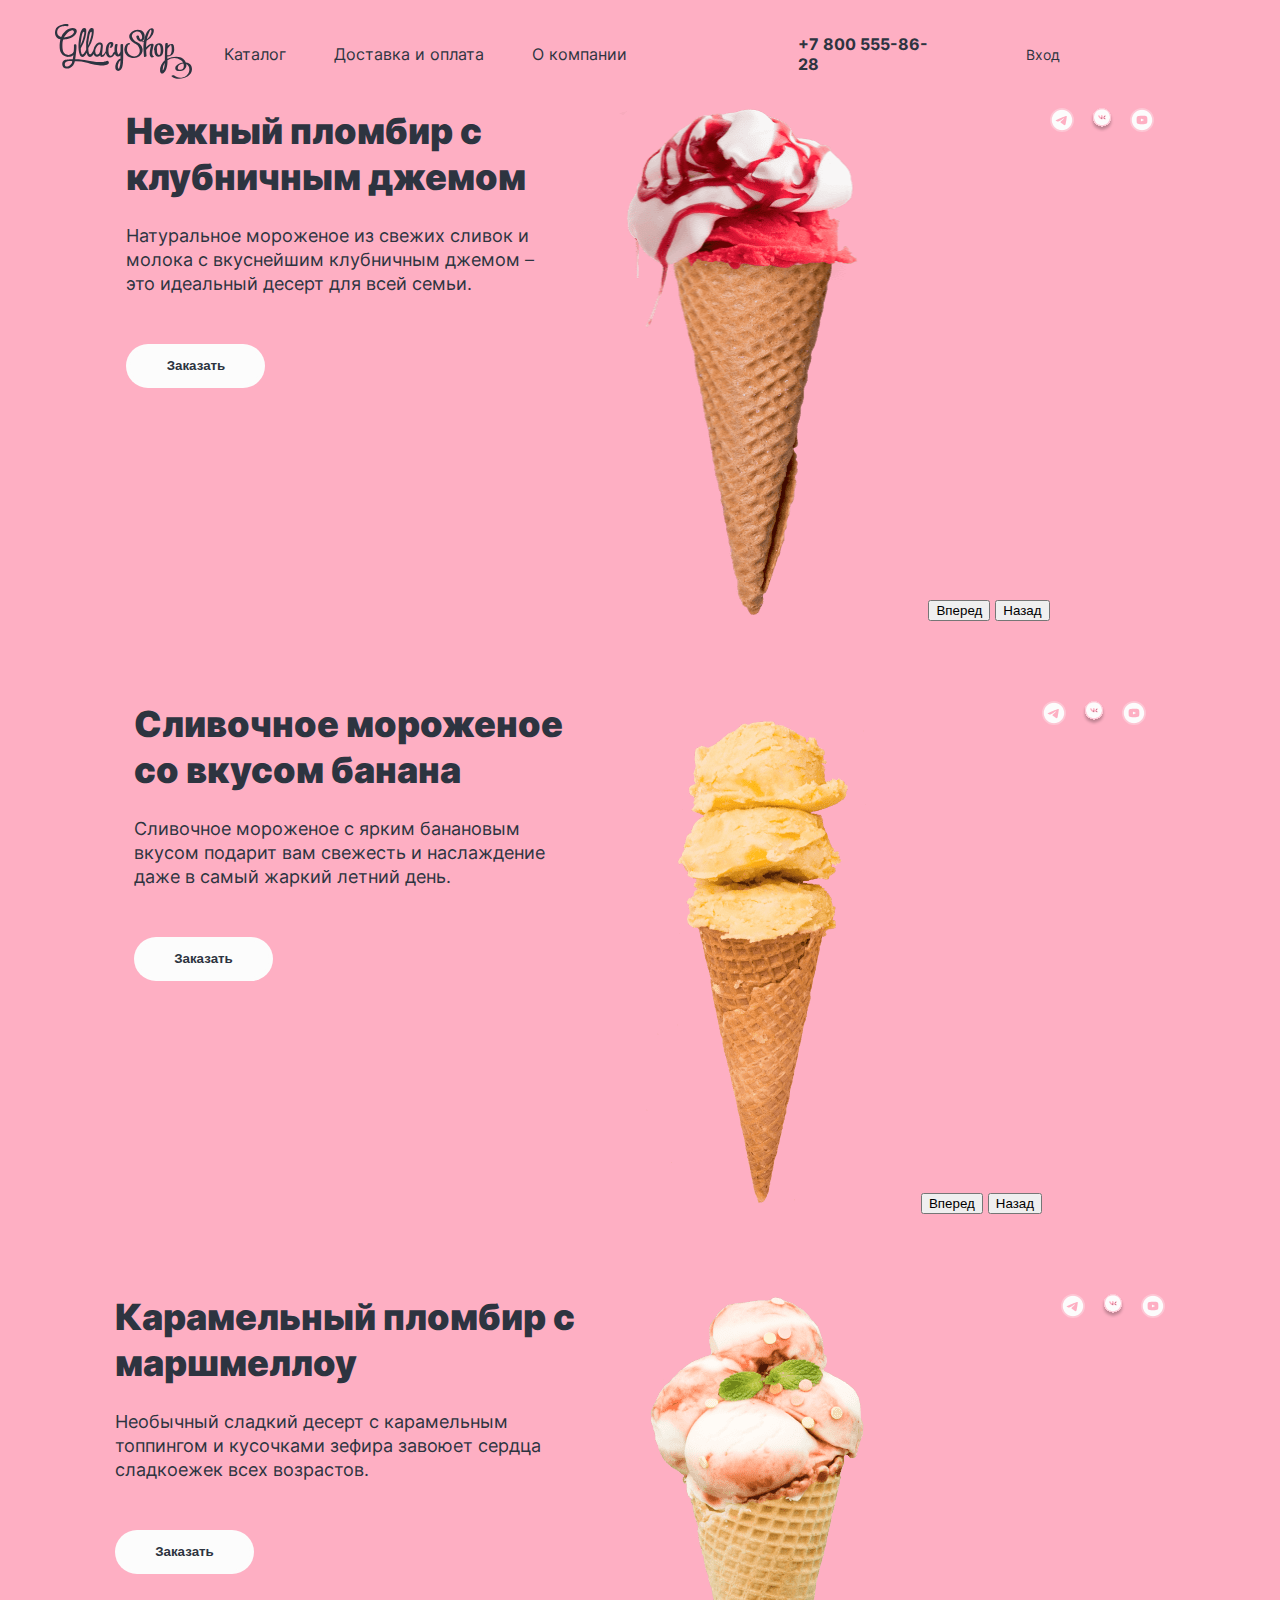
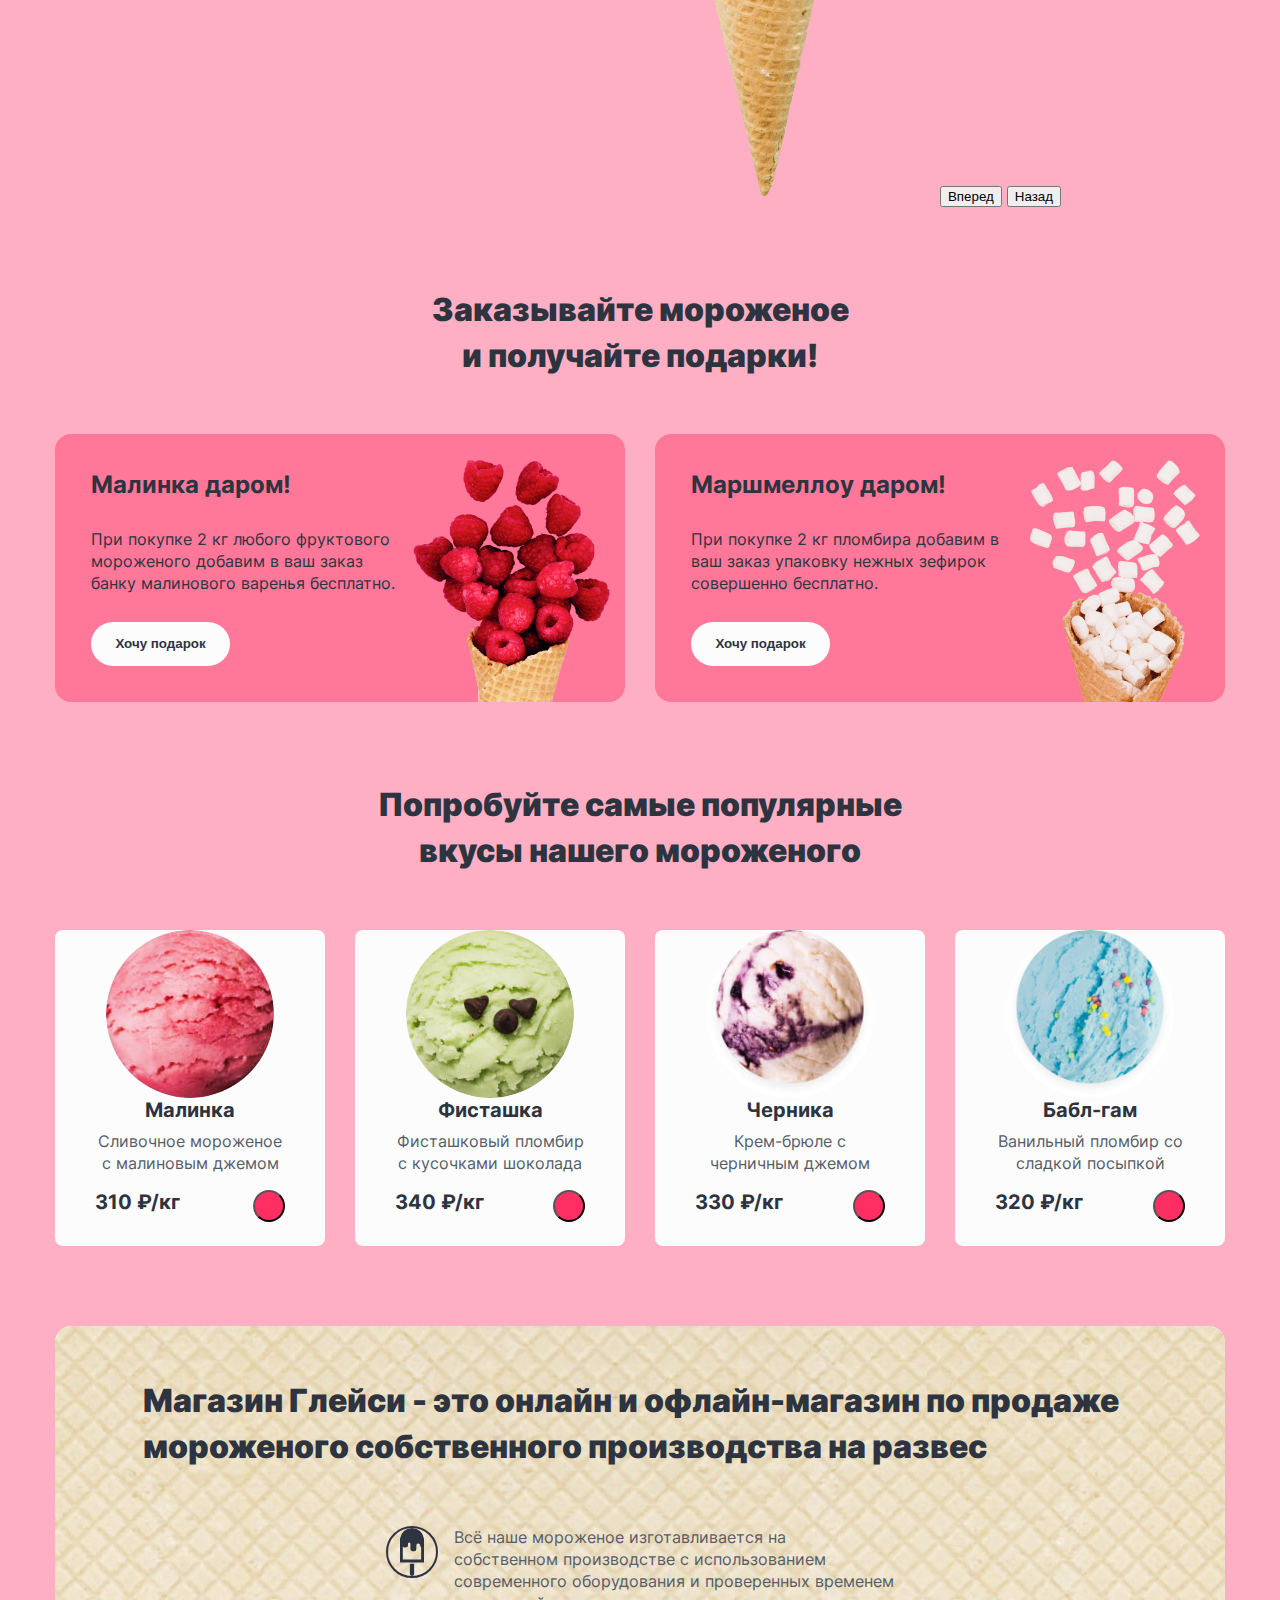
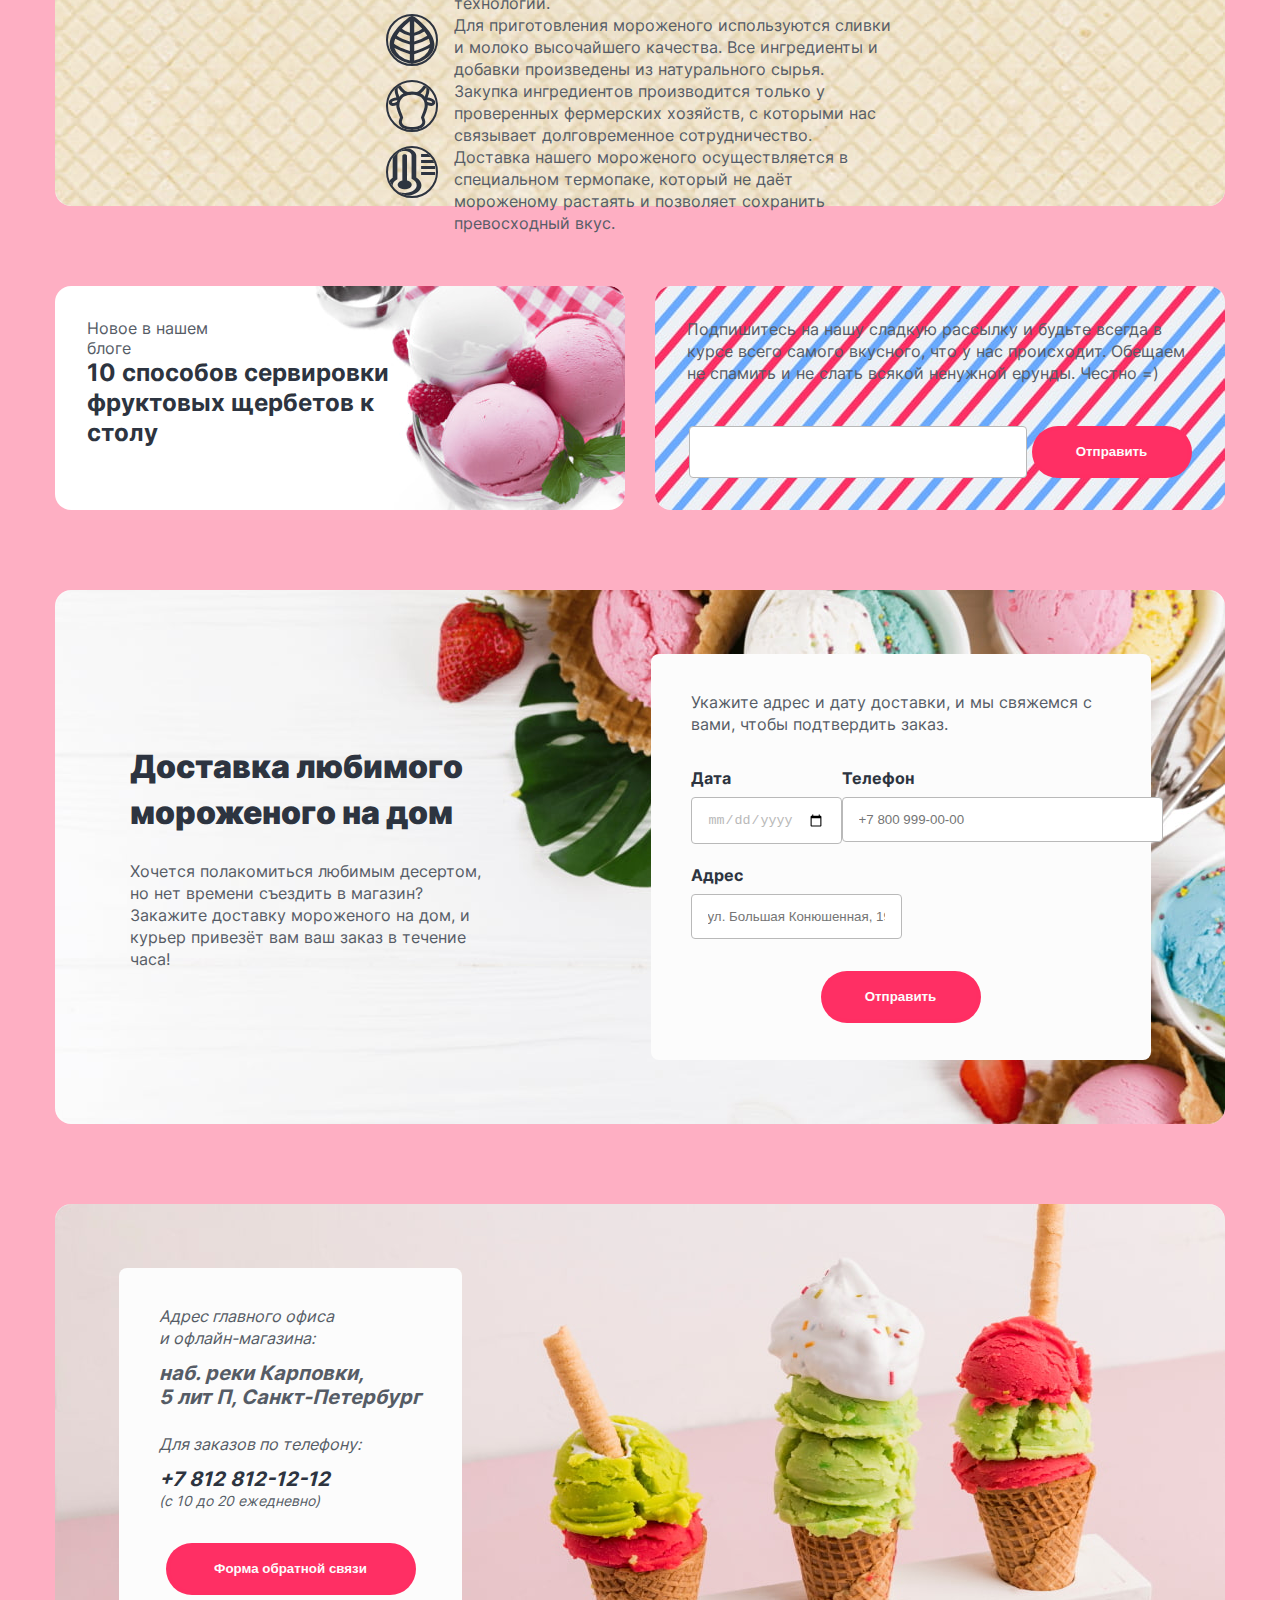
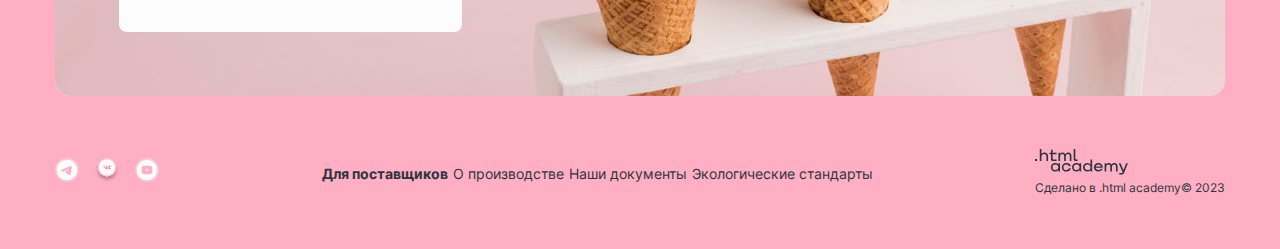
==== 4/index.html @ b5a16214 ":heavy_check_mark: Сборка #4" ====
<!DOCTYPE html>
<html lang="ru">

  <head>
    <meta charset="utf-8">
    <link rel="stylesheet" href="styles/styles.css">
    <title>Магазин мороженого Глейси</title>
    <base href="https://htmlacademy-htmlcss.github.io/1359263-gllacy-36/4/">
</head>

  <body>
    <header>
      <nav class="navigation block-left">
        <div class="block-display">
          <h1 class="visually-hidden">Глейси - магазин по продаже мороженого собственного производствас</h1>
          <a class="navigation-logo" href="index.html">
            <img class="logo" src="images/logo.svg" width="137" height="55" alt="Логотип магазина Глейси">
          </a>
          <ul class="navigation-list">
            <li class="navigation-item">
              <a class="navigation-link navigation-link-current" href="#">Каталог</a>
            </li>
            <li class="navigation-item">
              <a class="navigation-link" href="#">Доставка и оплата</a>
            </li>
            <li class="navigation-item">
              <a class="navigation-link" href="#">О компании</a>
            </li>
          </ul>
        </div>
        <div class="block-display">
          <a class="phone-header" href="tel:+78005558628">+7 800 555-86-28</a>
          <ul class="navigation-list navigation-user">
            <li class="navigation-item">
              <a class="navigation-link" href="#">
                <span class="visually-hidden">Поиск</span>
              </a>
            </li>
            <li class="navigation-item">
              <a class="navigation-link navigation-link-account" href="#">Вход</a>
            </li>
            <li class="navigation-item">
              <a class="navigation-link navigation-link-account" href="#">
                <span class="visually-hidden">Корзина</span>
              </a>
            </li>
          </ul>
        </div>
      </nav>
    </header>

    <main class="main-index">

      <section class="slider block-center block-space">
        <div class="slider-item">
          <h2 class="slider-title">Нежный пломбир с клубничным джемом</h2>
          <p class="slider-item__description">Натуральное мороженое из свежих сливок и молока с вкуснейшим клубничным
            джемом – это
            идеальный десерт для всей семьи.</p>
          <button class="main-button button" type="button">Заказать</button>
          <div class="pagination-section">
            <ul>
              <li class="pagination-button">
                <a href="#"></a>
              </li>
              <li class="pagination-button">
                <a href="#"></a>
              </li>
              <li class="pagination-button">
                <a href="#"></a>
              </li>
            </ul>
          </div>
        </div>
        <div>
          <img class="slider-picture" src="images/banner-icecream-pink.png" width="327" height="507"
            alt="Мороженое c клубничным джемом">
          <button class="hidden-button button-forward" type="button">Вперед</button>
          <button class="hidden-button button-back" type="button">Назад</button>
        </div>
        <ul class="social-media">
          <li class="navigation-item">
            <a href="#">
              <img src="images/social-telegram.svg" width="24" height="24" alt="Лого телеграм канала">
            </a>
          </li>
          <li class="navigation-item">
            <a href="#">
              <img src="images/social-vk.svg" width="24" height="24" alt="Лого платформы Вконтакте">
            </a>
          </li>
          <li class="navigation-item">
            <a href="#">
              <img src="images/social-youtube.svg" width="24" height="24" alt="Лого YouTube канала">
            </a>
          </li>
        </ul>
      </section>

      <section class="slider block-center block-space">
        <div class="slider-item">
          <h2 class="slider-title">Сливочное мороженое co вкусом банана</h2>
          <p class="slider-item__description">Сливочное мороженое c ярким банановым вкусом подарит вам свежесть и
            наслаждение даже
            в самый жаркий летний день.</p>
          <button class="main-button button" type="button">Заказать</button>
          <div class="pagination-section">
            <ul>
              <li class="pagination-button">
                <a href="#"></a>
              </li>
              <li class="pagination-button">
                <a href="#"></a>
              </li>
              <li class="pagination-button">
                <a href="#"></a>
              </li>
            </ul>
          </div>
        </div>
        <div>
          <img class="slider-picture" src="images/banner-icecream-yellow.png" width="312" height="507"
            alt="Мороженое co вкусом банана">
          <button class="hidden-button button-forward" type="button">Вперед</button>
          <button class="hidden-button button-back" type="button">Назад</button>
        </div>
        <ul class="social-media">
          <li class="navigation-item">
            <a href="#">
              <img src="images/social-telegram.svg" width="24" height="24" alt="Лого телеграм канала">
            </a>
          </li>
          <li class="navigation-item">
            <a href="#">
              <img src="images/social-vk.svg" width="24" height="24" alt="Лого платформы Вконтакте">
            </a>
          </li>
          <li class="navigation-item">
            <a href="#">
              <img src="images/social-youtube.svg" width="24" height="24" alt="Лого YouTube канала">
            </a>
          </li>
        </ul>
      </section>

      <section class="slider block-center block-space">
        <div class="slider-item">
          <h2 class="slider-title">Карамельный пломбир c маршмеллоу</h2>
          <p class="slider-item__description">Необычный сладкий десерт c карамельным топпингом и кусочками зефира
            завоюет
            сердца
            сладкоежек всех возрастов.</p>
          <button class="main-button button" type="button">Заказать</button>
          <div class="pagination-section">
            <ul>
              <li class="pagination-button">
                <a href="#"></a>
              </li>
              <li class="pagination-button">
                <a href="#"></a>
              </li>
              <li class="pagination-button">
                <a href="#"></a>
              </li>
            </ul>
          </div>
        </div>
        <div>
          <img class="slider-picture" src="images/banner-icecream-leaf.png" width="350" height="507"
            alt="Мороженое c карамельным пломбиром и маршмеллоу">
          <button class="hidden-button button-forward" type="button">Вперед</button>
          <button class="hidden-button button-back" type="button">Назад</button>
        </div>
        <ul class="social-media">
          <li class="navigation-item">
            <a href="#">
              <img src="images/social-telegram.svg" width="24" height="24" alt="Лого телеграм канала">
            </a>
          </li>
          <li class="navigation-item">
            <a href="#">
              <img src="images/social-vk.svg" width="24" height="24" alt="Лого платформы Вконтакте">
            </a>
          </li>
          <li class="navigation-item">
            <a href="#">
              <img src="images/social-youtube.svg" width="24" height="24" alt="Лого YouTube канала">
            </a>
          </li>
        </ul>
      </section>

      <section class="offer block-center block-space">
        <h2 class="offer-title">Заказывайте мороженое и получайте подарки!</h2>
        <div class="offer-block">
          <div class="offer__single-block">
            <div class="offer__item">
              <h3>Малинка даром!</h3>
              <p class="offer-description">При покупке 2 кг любого фруктового мороженого добавим в
                ваш заказ банку
                малинового варенья
                бесплатно.</p>
              <button class="main-button button" type="button">Хочу подарок</button>
            </div>
            <img class="offer-image" src="images/raspberry-in-the-cone.png" width="219" height="268"
              alt="Малина в рожке">
          </div>
          <div class="offer__single-block">
            <div class="offer__item">
              <h3>Маршмеллоу даром!</h3>
              <p class="offer-description">При покупке 2 кг пломбира добавим в ваш заказ упаковку нежных зефирок
                совершенно бесплатно.
              </p>
              <button class="main-button button" type="button">Хочу подарок</button>
            </div>
            <img class="offer-image" src="images/marsmellow-in-the-cone.png" width="219" height="268"
              alt="Зефирки в рожке">
          </div>
        </div>
      </section>

      <section class="popular block-center block-space">
        <h2 class="popular-title">Попробуйте самые популярные вкусы нашего мороженого</h2>
        <ul class="popular-block">
          <li class="cards">
            <img class="product-card__image" src="images/catalog/ice-cream-raspberry.jpg" width="168" height="168"
              alt="Сливочное мороженое с малиновым джемом">
            <div class="product-card">
              <h3 class="product-card__description">Малинка</h3>
              <p>Сливочное мороженое с малиновым джемом</p>
              <div class="product-card__price">
                <p class="product-card__description">310 ₽/кг</p>
                <button class="add-to-cart" type="submit"></button>
              </div>
            </div>
          </li>
          <li class="cards">
            <img class="product-card__image" src="images/catalog/ice-cream-pistachio.jpg" width="168" height="168"
              alt="Фисташковый пломбир с кусочками шоколада">
            <div class="product-card">
              <h3 class="product-card__description">Фисташка</h3>
              <p>Фисташковый пломбир с кусочками шоколада</p>
              <div class="product-card__price">
                <p class="product-card__description">340 ₽/кг</p>
                <button class="add-to-cart" type="submit"></button>
              </div>
            </div>
          </li>
          <li class="cards">
            <img class="product-card__image" src="images/catalog/ice-cream-blueberry.jpg" width="168" height="168"
              alt="Крем-брюле мороженое с черничным джемом">
            <div class="product-card">
              <h3 class="product-card__description">Черника</h3>
              <p>Крем-брюле с черничным джемом</p>
              <div class="product-card__price">
                <p class="product-card__description">330 ₽/кг</p>
                <button class="add-to-cart" type="submit"></button>
              </div>
            </div>
          </li>
          <li class="cards">
            <img class="product-card__image" src="images/catalog/ice-cream-bubblegum.jpg" width="168" height="168"
              alt="Ванильный пломбир со сладкой посыпкой">
            <div class="product-card">
              <h3 class="product-card__description">Бабл-гам</h3>
              <p>Ванильный пломбир со сладкой посыпкой</p>
              <div class="product-card__price">
                <p class="product-card__description">320 ₽/кг</p>
                <button class="add-to-cart" type="submit"></button>
              </div>
            </div>
          </li>
        </ul>
      </section>

      <section class="block-center">
        <div class="advantages block-center block-space">
          <h2 class="advantages__title">Магазин Глейси - это онлайн и офлайн-магазин по продаже мороженого
            собственного производства на развес</h2>
          <ul class="advantages-list">
            <li class="advantages-item">
              <img class="advantages-picture" src="images/item-icecream.svg" width="16" height="32"
                alt="Минималистическое лого с мороженым">
              <p class="advantages-description">
                Всё наше мороженое изготавливается на собственном производстве с использованием современного
                оборудования и проверенных временем технологий.
              </p>
            </li>
            <li class="advantages-item">
              <img class="advantages-picture" src="images/item-leaf.svg" width="18" height="32"
                alt="Минималистическое лого с листом">
              <p class="advantages-description">
                Для приготовления мороженого используются сливки и молоко высочайшего качества. Все ингредиенты
                и добавки произведены из натурального сырья.
              </p>
            </li>
            <li class="advantages-item">
              <img class="advantages-picture" src="images/item-cow.svg" width="32" height="32"
                alt="Минималистическое лого с коровой">
              <p class="advantages-description">
                Закупка ингредиентов производится только у проверенных фермерских хозяйств, с которыми нас
                связывает долговременное сотрудничество.
              </p>
            </li>
            <li class="advantages-item">
              <img class="advantages-picture" src="images/item-thermometer.svg" width="18" height="32"
                alt="Минималистическое лого с градусником">
              <p class="advantages-description">
                Доставка нашего мороженого осуществляется в специальном термопаке, который не даёт мороженому
                растаять и позволяет сохранить превосходный вкус.
              </p>
            </li>
          </ul>
        </div>
      </section>

      <section class="block-center block-space">
        <div class="blog-container our-blog-block">
          <h2 class="visually-hidden">Наш блог</h2>
          <article class="new-in-blog">
            <p class="our-blog__title">Новое в нашем блоге</p>
            <a class="our-blog__description" href=" #">10 способов сервировки фруктовых щербетов к столу</a>
          </article>
        </div>
        <div class="blog-container subscription-block">
          <p class="subscription-title">
            Подпишитесь на нашу сладкую рассылку и будьте всегда в курсе всего самого вкусного, что у нас
            происходит. Обещаем не спамить и не слать всякой ненужной ерунды. Честно =)
          </p>
          <form class="subscription-form" action="https://echo.htmlacademy.ru/" method="post">
            <input class="subscription-input" type="email">
            <button class="button-secondary button" type="submit" name="email-subscription">
              Отправить
            </button>
          </form>
        </div>
      </section>

      <section class="block-center block-space">
        <div class="delivery block-center">
          <div class="delivery-block">
            <h2 class="delivery-title">Доставка любимого мороженого на дом</h2>
            <p class="delivery-description">
              Хочется полакомиться любимым десертом, но нет времени съездить в магазин? Закажите доставку
              мороженого на дом, и курьер привезёт вам ваш заказ в течение часа!
            </p>
          </div>
          <form class="delivery-form" action="https://echo.htmlacademy.ru/" method="post">
            <p class="delivery-form__title">Укажите адрес и дату доставки, и мы свяжемся с вами, чтобы подтвердить
              заказ.
            </p>
            <div class="delivery-form__date-phone-block">
              <p class="delivery-form__date">
                <label class="delivery-form__label" for="delivery-date">Дата</label>
                <input class="delivery-form__input delivery-form__input-date" type="date" id="delivery-date"
                  name="delivery-date">
              </p>
              <p class="delivery-form__phone">
                <label class="delivery-form__label" for="delivery-phone">Телефон</label>
                <input class="delivery-form__input delivery-form__input-phone" type="number" id="delivery-phone"
                  name="delivery-phone" placeholder="+7 800 999-00-00">
              </p>
            </div>
            <p class="delivery-form__address">
              <label class="delivery-form__label delivery-form__label-address" for="delivery-address">Адрес</label>
              <input class="delivery-form__input" type="text" id="delivery-address" name="delivery-address"
                placeholder="ул. Большая Конюшенная, 19/8">
            </p>
            <button class="button-secondary button" type="submit">Отправить</button>
          </form>
        </div>
      </section>

      <section class="block-center">
        <div class="contacts">
          <div class="contacts-info">
            <h2 class="visually-hidden">Контакты</h2>
            <address class="contacts-address">
              <p class="contacts-address__title">Адрес главного офиса<br>и офлайн-магазина:</p>
              <p class="contacts-address-details contacts-address-margin">наб. реки Карповки,<br> 5 лит П,
                Санкт-Петербург</p>
              <p class="contacts-address__title">Для заказов по телефону:</p>
              <a class="contacts-phone" href="tel:+78005558628">+7 812 812-12-12</a>
              <p class="contacts-schedule-details">(с 10 до 20 ежедневно)</p>
            </address>
            <button class="button-secondary button wide-button" type="button">Форма обратной связи</button>
          </div>
        </div>
      </section>
    </main>

    <footer class="block-center">
      <div class="footer">
        <ul class="social-media">
          <li class="social-item">
            <a href="#">
              <img src="images/social-telegram.svg" width="24" height="24" alt="Лого телеграм канала">
            </a>
          </li>
          <li class="social-item"><a href="#">
              <img src="images/social-vk.svg" width="24" height="24" alt="Лого платформы Вконтакте">
            </a>
          </li>
          <li class="social-item"><a href="#">
              <img src="images/social-youtube.svg" width="24" height="24" alt="Лого YouTube канала">
            </a>
          </li>
        </ul>
        <div>
          <a class="footer-about-link footer-suppliers" href="#">Для поставщиков</a>
          <a class="footer-about-link" href="#">О производстве</a>
          <a class="footer-about-link" href="#">Наши документы</a>
          <a class="footer-about-link" href="#">Экологические стандарты</a>
        </div>
        <div>
          <img src="images/logo-htmlacademy.svg" width="93" height="26" alt="Лого html academy">
          <p class="html-logo-details">Сделано в <a class="html-logo-details" href="https://htmlacademy.ru/">
              .html academy</a>© 2023
          </p>
        </div>
      </div>
    </footer>
  </body>

</html>
---- 4/styles/styles.css ----
:root {
  --dark: #565C66;
  --extra-dark: #2D3440;
  --light-gray: #B9B9B9;
  --pink: #FEAFC3;
  --dark-pink: #FF7799;
  --light-pink: rgb(252, 252, 252, 0.3);
  --white: #FCFCFC;
  --button-main: rgba(252, 252, 252, 0.4);
  --button-secondary: #FF2F64;
}

@font-face {
  font-family: "inter";
  font-weight: 400;
  font-style: normal;
  src: url("../fonts/inter-400.woff2") format("woff2");
  font-display: swap;
}

@font-face {
  font-family: "inter";
  font-weight: 700;
  font-style: normal;
  src: url("../fonts/inter-700.woff2") format("woff2");
  font-display: swap;
}

@font-face {
  font-family: "inter";
  font-weight: 900;
  font-style: normal;
  src: url("../fonts/inter-900.woff2") format(woff2);
  font-display: swap;
}

html {
  height: 100%;
  box-sizing: border-box;
}

body {
  margin: 0;
  padding: 0;
  min-height: 100%;
  display: flex;
  flex-direction: column;
  font-family: "inter", sans-serif;
  font-weight: 400;
  font-size: 16px;
  line-height: 22px;
  color: var(--dark);
  background-color: var(--pink);
}

ul {
  margin: 0;
  padding: 0;
  list-style: none;
}

p {
  margin: 0;
}

.visually-hidden {
  display: none;
}

.button {
  font-weight: 700;
  line-height: 20px;
  border-radius: 26px;
}

.main-button {
  width: 139px;
  height: 44px;
  color: var(--extra-dark);
  background-color: var(--white);
  border: 4px solid rgb(252, 252, 252, 0.4);
  text-align: center;
}

.button-secondary {
  min-width: 160px;
  height: 52px;
  color: var(--white);
  background-color: var(--button-secondary);
  border: 4px solid rgba(255, 47, 100, 0.3);
  text-align: center;
}

.wide-button {
  width: 250px;
}

.block-center {
  display: flex;
  justify-content: center;
}

.block-left {
  width: 1170px;
  display: flex;
  margin: 0 auto;
}

.block-space {
  margin-bottom: 80px;
}

.block-display {
  display: flex;
  align-items: center;
}

.main-index {
  flex-grow: 1;
}

.navigation {
  margin-top: 24px;
  margin-bottom: 24px;
}

.navigation-logo {
  margin-right: 16px;
}

.navigation-list {
  width: 590px;
  list-style: none;
  display: flex;
}

.navigation-item {
  margin-right: 16px;
}

.navigation-item:last-child {
  margin-right: 0;
}

.navigation-user {
  max-width: 382px;
  margin-left: auto;
}

.navigation-link {
  line-height: 20px;
  color: var(--extra-dark);
  text-decoration: none;
  padding: 8px 16px 8px 16px;
}

.phone-header {
  font-weight: 700;
  line-height: 20px;
  color: var(--extra-dark);
  text-decoration: none;
  width: 148px;
  margin-right: 16px;
}

.navigation-link-account {
  font-size: 14px;
}

h1 {
  font-size: 32px;
  font-weight: 900;
  line-height: 46px;
  color: var(--extra-dark);
  margin: 0;
}

h2 {
  font-weight: 900;
  font-size: 36px;
  line-height: 46px;
  color: var(--extra-dark);
  margin: 0;
  padding: 0;
}

h3 {
  font-weight: 700;
  font-size: 24px;
  line-height: 30px;
  color: var(--extra-dark);
  margin: 0;
}

.slider {
  color: var(--extra-dark);
}

.slider-item {
  display: flex;
  flex-direction: column;
  justify-content: flex-start;
}

.slider-title {
  font-size: 36px;
  width: 470px;
  margin-bottom: 24px;
}

.slider-item__description {
  font-size: 18px;
  line-height: 24px;
  width: 429px;
  margin-bottom: 48px;
}

.social-media {
  list-style: none;
  display: flex;
}

.offer {
  display: flex;
  flex-direction: column;
  align-items: center;
  color: var(--extra-dark);
}

.offer-title {
  width: 434px;
  font-size: 32px;
  text-align: center;
  margin-bottom: 55px;
}

.offer-block {
  display: flex;
}

.offer__single-block {
  display: flex;
  margin-right: 30px;
  background-color: var(--dark-pink);
  border-radius: 16px;
  width: 570px;
}

.offer__single-block:last-child {
  margin-right: 0;
}

.offer__item {
  margin: 36px;
  margin-right: 0;
  display: flex;
  flex-direction: column;
  justify-content: space-between;
}

.popular {
  display: flex;
  flex-direction: column;
  align-items: center;
}

.popular-title {
  width: 527px;
  font-size: 32px;
  text-align: center;
  margin-bottom: 56px;
}

.popular-block {
  display: flex;
}

.cards {
  display: flex;
  flex-direction: column;
  align-items: center;
  background-color: var(--white);
  min-width: 270px;
  min-height: 281px;
  margin-right: 30px;
  text-align: center;
  border-radius: 8px;
}

.cards:last-child {
  margin-right: 0;
}

.product-card__price {
  display: flex;
  justify-content: space-between;
  margin-top: 16px;
}

.product-card {
  width: 190px;
  padding: 40px;
  padding-bottom: 24px;
  padding-top: 0;
}

.product-card__image {
  border-radius: 50%;
}

.product-card__description {
  font-weight: 700;
  font-size: 20px;
  line-height: 24px;
  color: var(--extra-dark);
  padding-bottom: 8px;
}

.add-to-cart {
  background-image: url(../images/cart.svg);
  width: 32px;
  height: 32px;
  border-radius: 26px;
  background-color: var(--button-secondary);
}

.advantages {
  border-radius: 16px;
  background-image: url(../images/pattern.jpg);
  display: flex;
  flex-direction: column;
  justify-content: center;
  width: 1170px;
  height: 480px;
  align-items: center;
}

.advantages__title {
  width: 995px;
  font-size: 32px;
  margin-bottom: 56px;
  margin-top: 80px;
}

.advantages-item {
  display: flex;
}

.advantages-picture {
  width: 48px;
  height: 48px;
  border: 2px solid var(--extra-dark);
  border-radius: 50%;
  text-align: center;
  margin-right: 16px;
}

.advantages-description {
  width: 440px;
}

.blog-container {
  width: 570px;
  height: 224px;
  border-radius: 16px;
}

.our-blog-block {
  background-image: url(../images/trio-icecream.jpg);
  margin-right: 30px;
}

.new-in-blog {
  margin-left: 32px;
  margin-top: 32px;
}

.our-blog__description {
  display: inline-block;
  text-decoration: none;
  font-size: 24px;
  font-weight: 700;
  line-height: 30px;
  color: var(--extra-dark);
  width: 303px;
}

.our-blog__title {
  line-height: 20px;
  width: 137px;
}

.subscription-block {
  background-image: url(../images/diagonal-lines.jpg);
  display: flex;
  flex-direction: column;
  justify-content: center;
  align-items: center;
}

.subscription-title {
  width: 506px;
  margin-bottom: 42px;
}

.subscription-input {
  width: 332px;
  height: 48px;
  border-radius: 4px;
  color: var(--light-gray);
  border: 1px solid var(--light-gray);
}

.delivery {
  width: 1170px;
  height: 534px;
  border-radius: 16px;
  background-image: url(../images/icecream-on-table.jpg);
  display: flex;
  align-items: center;
}

.delivery-block {
  margin-right: 150px;
}

.delivery-title {
  font-size: 32px;
  width: 356px;
  margin-bottom: 24px;
}

.delivery-description {
  width: 371px;
}

.delivery-form {
  background-color: var(--white);
  height: 406px;
  border-radius: 8px;
  width: 500px;
  display: flex;
  flex-direction: column;
  align-items: center;
  justify-content: center;
}

.delivery-form__title {
  width: 420px;
  margin-bottom: 32px;
}

.delivery-form__input {
  color: var(--light-gray);
  border-radius: 4px;
  border: 1px solid var(--light-gray);
  padding: 14px 16px 14px 16px;

}

.delivery-form__date-phone-block {
  display: flex;
  justify-content: space-between;
  margin-bottom: 20px;
  width: 420px;
}

.delivery-form__label {
  color: var(--extra-dark);
  font-weight: 700;
  display: flex;
  flex-direction: column;
  margin-bottom: 8px;
}

.delivery-form__input-date {
  width: 117px;
}

.delivery-form__input-phone {
  width: 287px;
}

.delivery-form__label-address {
  width: 420px;
}

.delivery-form__address {
  margin-bottom: 32px;
}

.contacts {
  width: 1170px;
  background-image: url(../images/trio-cones-icecream.jpg);
  border-radius: 16px;
}

.contacts-info {
  width: 343px;
  height: 364px;
  background-color: var(--white);
  border-radius: 8px;
  margin: 64px;
  display: flex;
  flex-direction: column;
  justify-content: center;
  align-items: center;
}

.contacts-address__title {
  width: 203px;
  margin-bottom: 12px;
}

.contacts-address-margin {
  margin-bottom: 24px;
}

.contacts-address-details {
  font-weight: 700;
  font-size: 20px;
  line-height: 24px;
  width: 263px;
}

.contacts-phone {
  font-weight: 700;
  font-size: 20px;
  line-height: 24px;
  color: var(--extra-dark);
  text-decoration: none;
}

.contacts-schedule-details {
  font-size: 14px;
  line-height: 20px;
  margin-bottom: 32px;
}

.footer {
  display: flex;
  justify-content: space-between;
  align-items: center;
  height: 153px;
  width: 1170px;
}

.social-item {
  margin-right: 16px;
}

.social-item:last-child {
  margin-right: 0;
}

.footer-about-link {
  font-size: 14px;
  line-height: 20px;
  color: var(--extra-dark);
  text-decoration: none;
}

.footer-suppliers {
  font-weight: 700;
}

.html-logo-details {
  color: var(--extra-dark);
  font-size: 12px;
  line-height: 16px;
  text-decoration: none;
}

/* Catalog */

.header-inner {
  display: flex;
  flex-direction: column;
  margin-bottom: 40px;
}

.breadcrumbs {
  display: flex;
  margin-bottom: 16px;
}

.breadcrumbs-item {
  margin-right: 28px;
}

.breadcrumbs-item:last-child {
  margin-right: 0;
}

.breadcrumbs-link {
  font-weight: 700;
  font-size: 14px;
  line-height: 20px;
  color: var(--extra-dark);
  text-decoration: none;
}

.breadcrumbs-link_current {
  text-decoration: underline;
}

.catalog-filter {
  margin-bottom: 44px;
}

.catalog-products {
  color: var(--extra-dark);
  font-size: 14px;
  line-height: 20px;
}

.filter {
  background-color: var(--light-pink);
  border-color: transparent;
  border-radius: 20px;
  height: 36px;
  min-width: 196px;
  align-items: center;
}

.catalog__display {
  display: flex;
}

.catalog-filter__section {
  display: flex;
  flex-direction: column;
  margin-bottom: 16px;
  margin-right: 24px;
}

.catalog-filter__section:last-child {
  margin-right: 0;
}

.catalog-filter__flavor-feature {
  margin-right: 16px;
}

.button-filter {
  background-color: var(--light-pink);
  border-radius: 20px;
  border-color: var(--white);
  text-align: center;
}

.pagination {
  display: flex;
  width: 168px;
}

.pagination-link {
  text-decoration: none;
  color: var(--extra-dark);
  line-height: 20px;
}

.pagination-current {
  background-color: var(--white);
  border-radius: 50%;
  width: 24px;
  height: 24px;
  text-align: center;
}

.product-list {
  margin-bottom: 16px;
}

.catalog-button {
  margin-right: 335px;
}

.show-more-block { /* Почему эти свойства не применяются? */
  margin-left: auto;
  width: 1170px;
  margin-bottom: 40px;
  align-items: center;
}
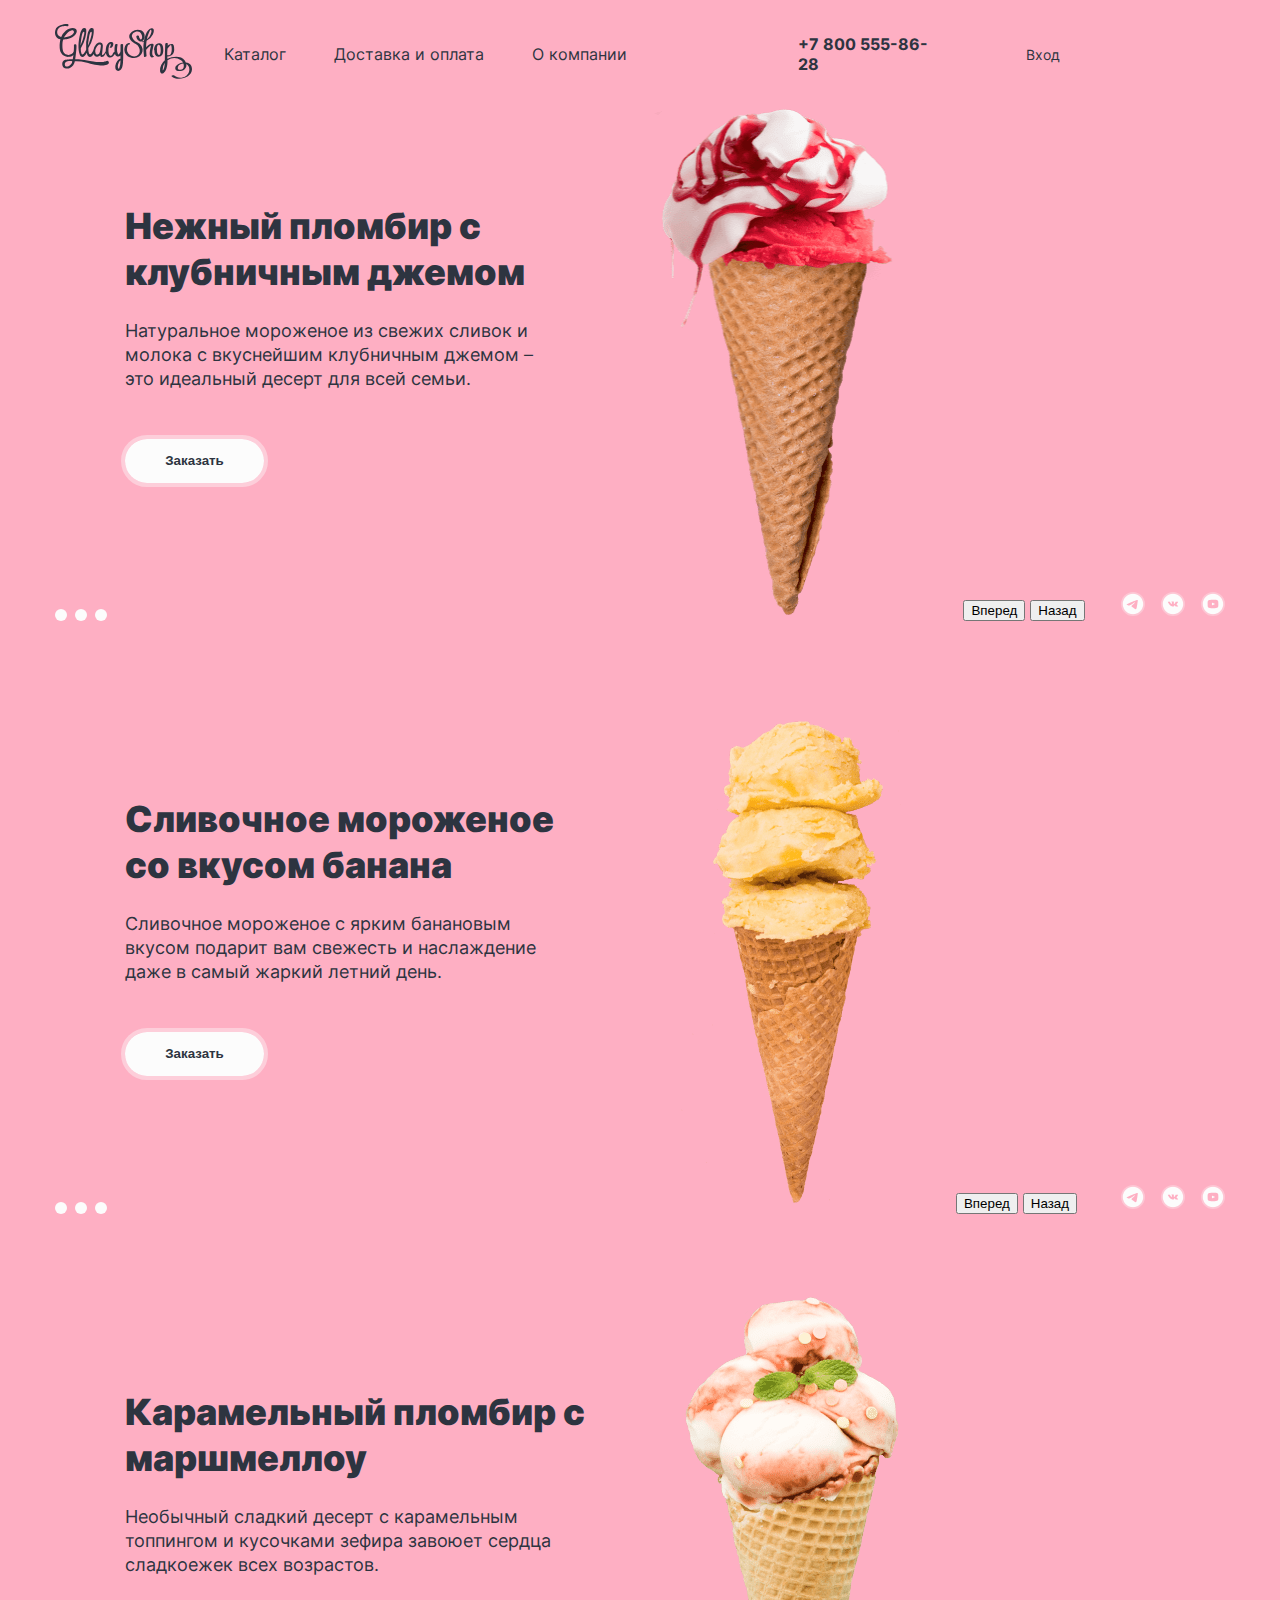
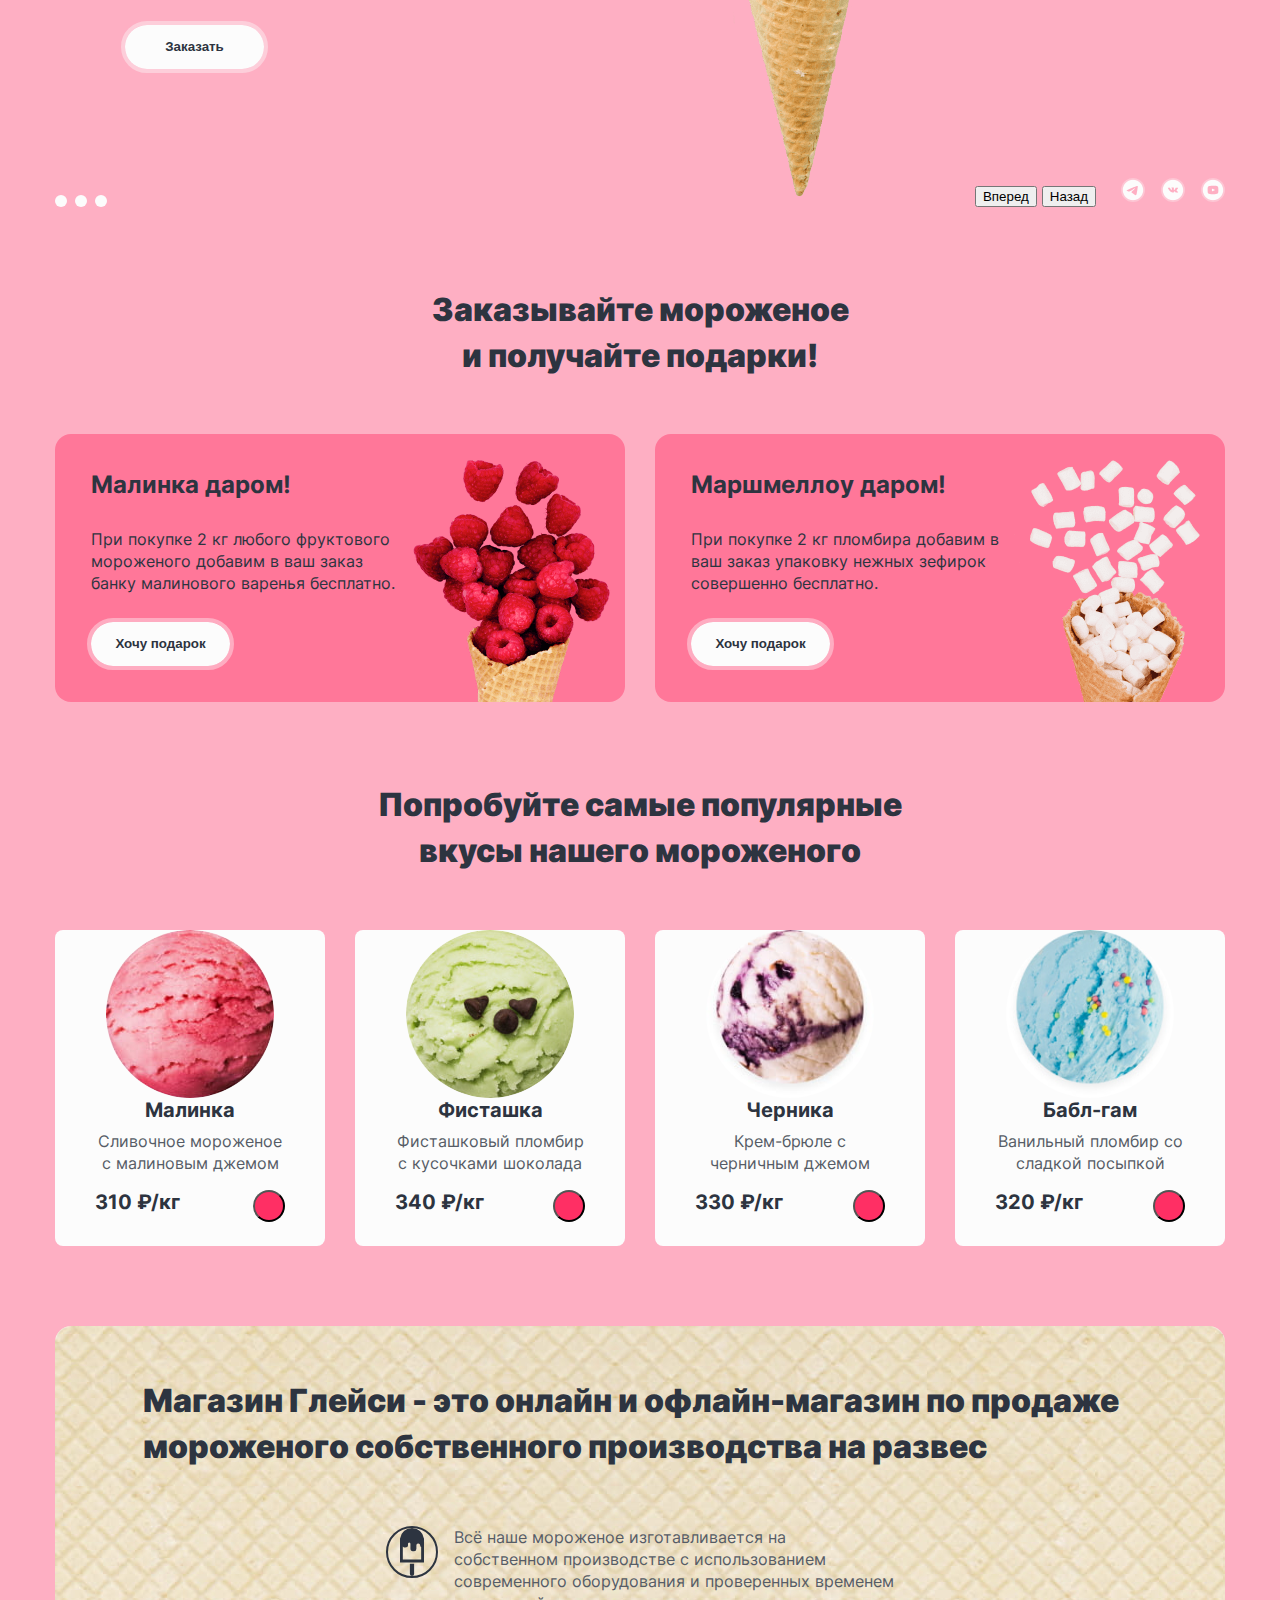
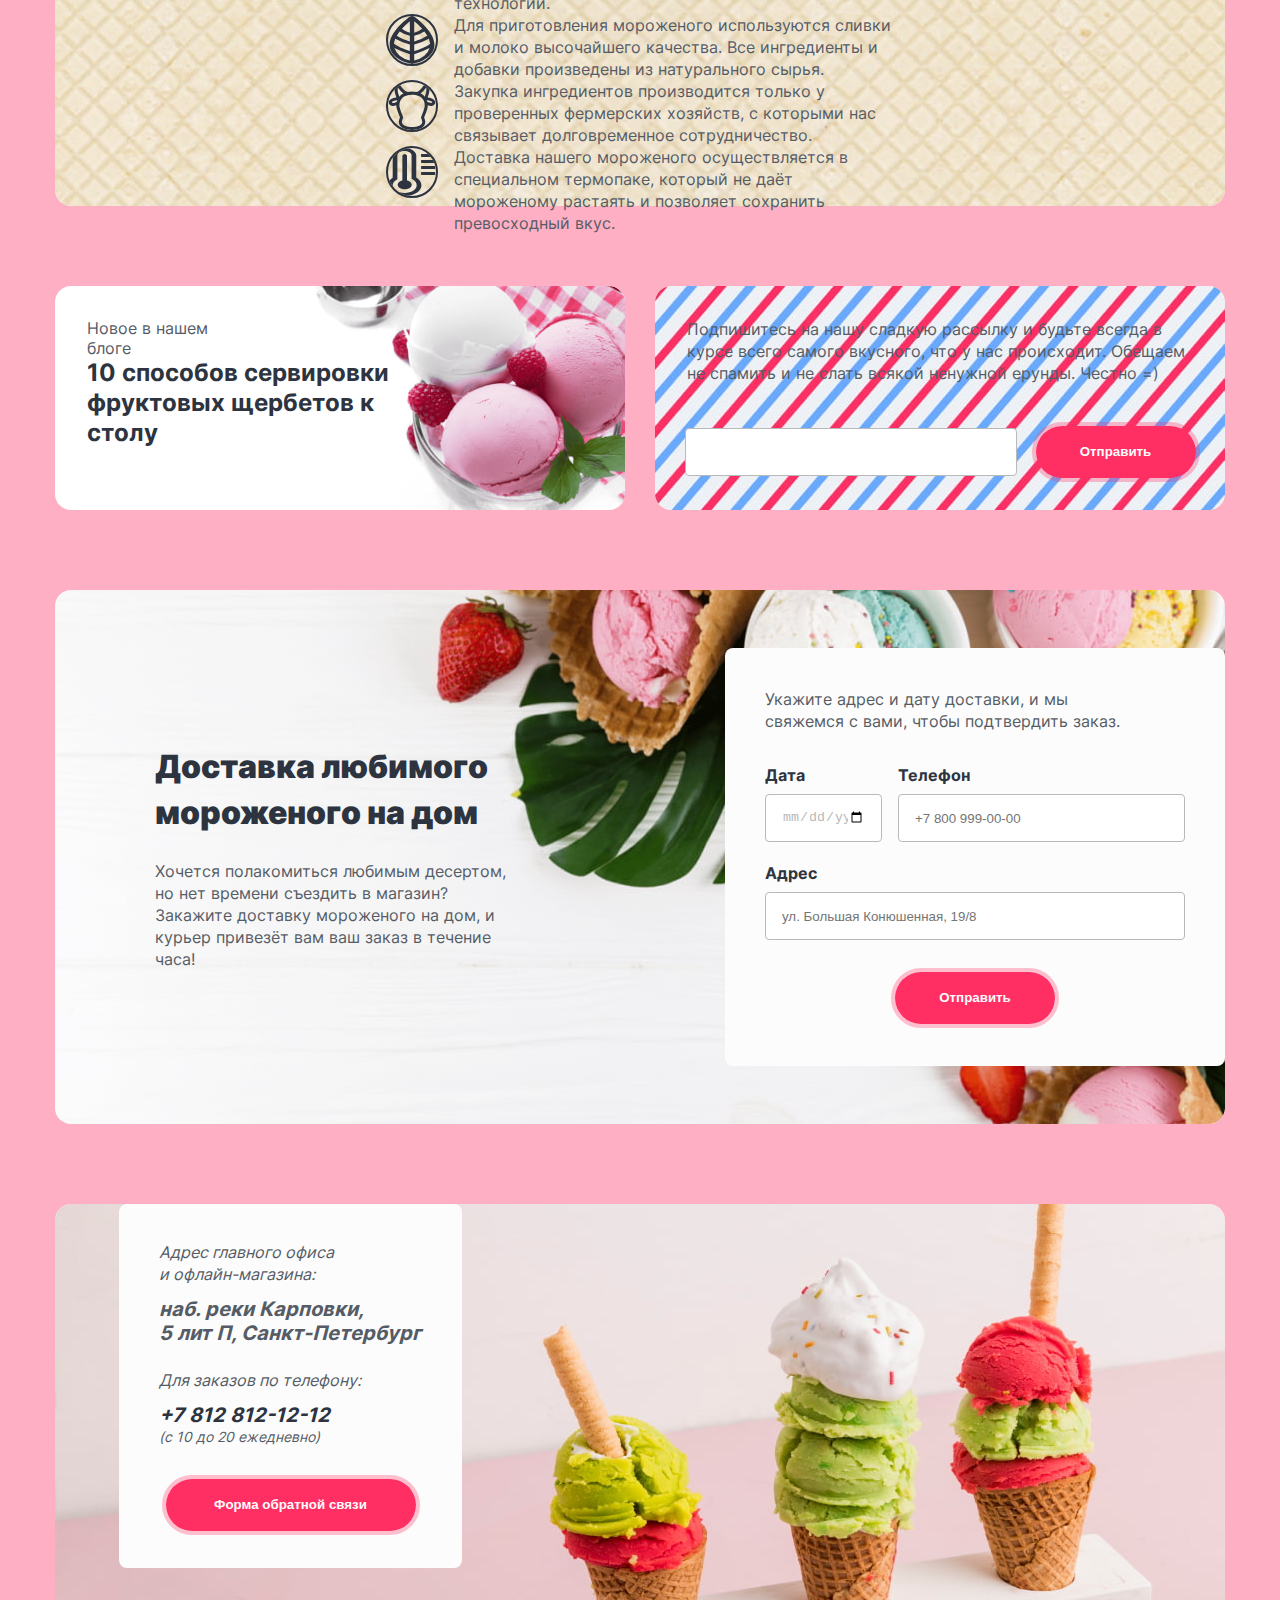
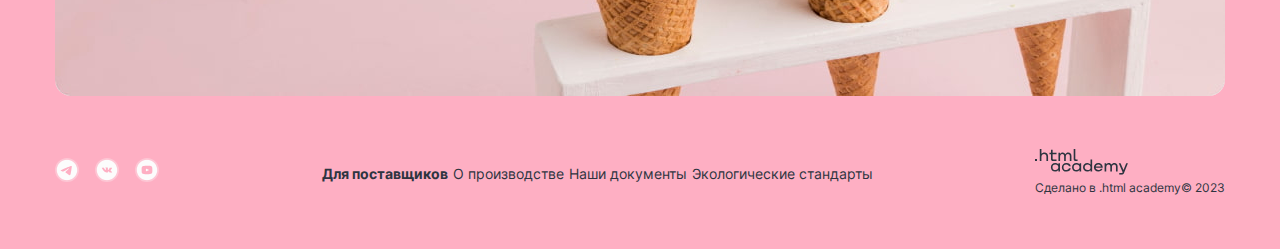
==== commit 0f2d81b6: ":heavy_check_mark: Сборка #4" ====
--- a/4/index.html
+++ b/4/index.html
@@ -9,57 +9,151 @@
 </head>
 
   <body>
-    <header>
-      <nav class="navigation block-left">
-        <div class="block-display">
-          <h1 class="visually-hidden">Глейси - магазин по продаже мороженого собственного производствас</h1>
-          <a class="navigation-logo" href="index.html">
-            <img class="logo" src="images/logo.svg" width="137" height="55" alt="Логотип магазина Глейси">
-          </a>
-          <ul class="navigation-list">
-            <li class="navigation-item">
-              <a class="navigation-link navigation-link-current" href="#">Каталог</a>
-            </li>
-            <li class="navigation-item">
-              <a class="navigation-link" href="#">Доставка и оплата</a>
-            </li>
-            <li class="navigation-item">
-              <a class="navigation-link" href="#">О компании</a>
+    <div class="block-center">
+      <header>
+        <nav class="navigation block-left">
+          <div class="block-display">
+            <h1 class="visually-hidden">Глейси - магазин по продаже мороженого собственного производствас</h1>
+            <a class="navigation-logo" href="index.html">
+              <img class="logo" src="images/logo.svg" width="137" height="55" alt="Логотип магазина Глейси">
+            </a>
+            <ul class="navigation-list">
+              <li class="navigation-item">
+                <a class="navigation-link navigation-link-current" href="#">Каталог</a>
+              </li>
+              <li class="navigation-item">
+                <a class="navigation-link" href="#">Доставка и оплата</a>
+              </li>
+              <li class="navigation-item">
+                <a class="navigation-link" href="#">О компании</a>
+              </li>
+            </ul>
+          </div>
+          <div class="block-display">
+            <a class="phone-header" href="tel:+78005558628">+7 800 555-86-28</a>
+            <ul class="navigation-list navigation-user">
+              <li class="navigation-item">
+                <a class="navigation-link" href="#">
+                  <span class="visually-hidden">Поиск</span>
+                </a>
+              </li>
+              <li class="navigation-item">
+                <a class="navigation-link navigation-link-account" href="#">Вход</a>
+              </li>
+              <li class="navigation-item">
+                <a class="navigation-link navigation-link-account" href="#">
+                  <span class="visually-hidden">Корзина</span>
+                </a>
+              </li>
+            </ul>
+          </div>
+        </nav>
+      </header>
+
+      <main class="main-index">
+
+        <section class="slider block-space">
+          <div class="slider-item">
+            <div class="slider-section">
+              <h2 class="slider-title">Нежный пломбир с клубничным джемом</h2>
+              <p class="slider-item__description">
+                Натуральное мороженое из свежих сливок и молока с вкуснейшим клубничным джемом – это идеальный десерт
+                для всей семьи.</p>
+              <button class="main-button button" type="button">Заказать</button>
+            </div>
+            <ul class="pagination-section">
+              <li class="pagination-button">
+                <a href="#"></a>
+              </li>
+              <li class="pagination-button">
+                <a href="#"></a>
+              </li>
+              <li class="pagination-button">
+                <a href="#"></a>
+              </li>
+            </ul>
+          </div>
+          <div>
+            <img class="slider-picture" src="images/banner-icecream-pink.png" width="327" height="507"
+              alt="Мороженое c клубничным джемом">
+            <button class="hidden-button button-forward" type="button">Вперед</button>
+            <button class="hidden-button button-back" type="button">Назад</button>
+          </div>
+          <ul class="social-media">
+            <li class="navigation-item">
+              <a href="#">
+                <img src="images/social-telegram.svg" width="24" height="24" alt="Лого телеграм канала">
+              </a>
+            </li>
+            <li class="navigation-item">
+              <a href="#">
+                <img src="images/social-vk.svg" width="24" height="24" alt="Лого платформы Вконтакте">
+              </a>
+            </li>
+            <li class="navigation-item">
+              <a href="#">
+                <img src="images/social-youtube.svg" width="24" height="24" alt="Лого YouTube канала">
+              </a>
             </li>
           </ul>
-        </div>
-        <div class="block-display">
-          <a class="phone-header" href="tel:+78005558628">+7 800 555-86-28</a>
-          <ul class="navigation-list navigation-user">
-            <li class="navigation-item">
-              <a class="navigation-link" href="#">
-                <span class="visually-hidden">Поиск</span>
-              </a>
-            </li>
-            <li class="navigation-item">
-              <a class="navigation-link navigation-link-account" href="#">Вход</a>
-            </li>
-            <li class="navigation-item">
-              <a class="navigation-link navigation-link-account" href="#">
-                <span class="visually-hidden">Корзина</span>
+        </section>
+
+        <section class="slider block-space">
+          <div class="slider-item">
+            <div class="slider-section">
+              <h2 class="slider-title">Сливочное мороженое co вкусом банана</h2>
+              <p class="slider-item__description">
+                Сливочное мороженое c ярким банановым вкусом подарит вам свежесть и наслаждение даже в самый жаркий
+                летний день.</p>
+              <button class="main-button button" type="button">Заказать</button>
+            </div>
+            <ul class="pagination-section">
+              <li class="pagination-button">
+                <a href="#"></a>
+              </li>
+              <li class="pagination-button">
+                <a href="#"></a>
+              </li>
+              <li class="pagination-button">
+                <a href="#"></a>
+              </li>
+            </ul>
+          </div>
+          <div>
+            <img class="slider-picture" src="images/banner-icecream-yellow.png" width="312" height="507"
+              alt="Мороженое cо вкусом банана">
+            <button class="hidden-button button-forward" type="button">Вперед</button>
+            <button class="hidden-button button-back" type="button">Назад</button>
+          </div>
+          <ul class="social-media">
+            <li class="navigation-item">
+              <a href="#">
+                <img src="images/social-telegram.svg" width="24" height="24" alt="Лого телеграм канала">
+              </a>
+            </li>
+            <li class="navigation-item">
+              <a href="#">
+                <img src="images/social-vk.svg" width="24" height="24" alt="Лого платформы Вконтакте">
+              </a>
+            </li>
+            <li class="navigation-item">
+              <a href="#">
+                <img src="images/social-youtube.svg" width="24" height="24" alt="Лого YouTube канала">
               </a>
             </li>
           </ul>
-        </div>
-      </nav>
-    </header>
-
-    <main class="main-index">
-
-      <section class="slider block-center block-space">
-        <div class="slider-item">
-          <h2 class="slider-title">Нежный пломбир с клубничным джемом</h2>
-          <p class="slider-item__description">Натуральное мороженое из свежих сливок и молока с вкуснейшим клубничным
-            джемом – это
-            идеальный десерт для всей семьи.</p>
-          <button class="main-button button" type="button">Заказать</button>
-          <div class="pagination-section">
-            <ul>
+        </section>
+
+        <section class="slider block-space">
+          <div class="slider-item">
+            <div class="slider-section">
+              <h2 class="slider-title">Карамельный пломбир c маршмеллоу</h2>
+              <p class="slider-item__description">
+                Необычный сладкий десерт c карамельным топпингом и кусочками зефира завоюет сердца сладкоежек всех
+                возрастов.</p>
+              <button class="main-button button" type="button">Заказать</button>
+            </div>
+            <ul class="pagination-section">
               <li class="pagination-button">
                 <a href="#"></a>
               </li>
@@ -71,210 +165,115 @@
               </li>
             </ul>
           </div>
-        </div>
-        <div>
-          <img class="slider-picture" src="images/banner-icecream-pink.png" width="327" height="507"
-            alt="Мороженое c клубничным джемом">
-          <button class="hidden-button button-forward" type="button">Вперед</button>
-          <button class="hidden-button button-back" type="button">Назад</button>
-        </div>
-        <ul class="social-media">
-          <li class="navigation-item">
-            <a href="#">
-              <img src="images/social-telegram.svg" width="24" height="24" alt="Лого телеграм канала">
-            </a>
-          </li>
-          <li class="navigation-item">
-            <a href="#">
-              <img src="images/social-vk.svg" width="24" height="24" alt="Лого платформы Вконтакте">
-            </a>
-          </li>
-          <li class="navigation-item">
-            <a href="#">
-              <img src="images/social-youtube.svg" width="24" height="24" alt="Лого YouTube канала">
-            </a>
-          </li>
-        </ul>
-      </section>
-
-      <section class="slider block-center block-space">
-        <div class="slider-item">
-          <h2 class="slider-title">Сливочное мороженое co вкусом банана</h2>
-          <p class="slider-item__description">Сливочное мороженое c ярким банановым вкусом подарит вам свежесть и
-            наслаждение даже
-            в самый жаркий летний день.</p>
-          <button class="main-button button" type="button">Заказать</button>
-          <div class="pagination-section">
-            <ul>
-              <li class="pagination-button">
-                <a href="#"></a>
-              </li>
-              <li class="pagination-button">
-                <a href="#"></a>
-              </li>
-              <li class="pagination-button">
-                <a href="#"></a>
-              </li>
-            </ul>
-          </div>
-        </div>
-        <div>
-          <img class="slider-picture" src="images/banner-icecream-yellow.png" width="312" height="507"
-            alt="Мороженое co вкусом банана">
-          <button class="hidden-button button-forward" type="button">Вперед</button>
-          <button class="hidden-button button-back" type="button">Назад</button>
-        </div>
-        <ul class="social-media">
-          <li class="navigation-item">
-            <a href="#">
-              <img src="images/social-telegram.svg" width="24" height="24" alt="Лого телеграм канала">
-            </a>
-          </li>
-          <li class="navigation-item">
-            <a href="#">
-              <img src="images/social-vk.svg" width="24" height="24" alt="Лого платформы Вконтакте">
-            </a>
-          </li>
-          <li class="navigation-item">
-            <a href="#">
-              <img src="images/social-youtube.svg" width="24" height="24" alt="Лого YouTube канала">
-            </a>
-          </li>
-        </ul>
-      </section>
-
-      <section class="slider block-center block-space">
-        <div class="slider-item">
-          <h2 class="slider-title">Карамельный пломбир c маршмеллоу</h2>
-          <p class="slider-item__description">Необычный сладкий десерт c карамельным топпингом и кусочками зефира
-            завоюет
-            сердца
-            сладкоежек всех возрастов.</p>
-          <button class="main-button button" type="button">Заказать</button>
-          <div class="pagination-section">
-            <ul>
-              <li class="pagination-button">
-                <a href="#"></a>
-              </li>
-              <li class="pagination-button">
-                <a href="#"></a>
-              </li>
-              <li class="pagination-button">
-                <a href="#"></a>
-              </li>
-            </ul>
-          </div>
-        </div>
-        <div>
-          <img class="slider-picture" src="images/banner-icecream-leaf.png" width="350" height="507"
-            alt="Мороженое c карамельным пломбиром и маршмеллоу">
-          <button class="hidden-button button-forward" type="button">Вперед</button>
-          <button class="hidden-button button-back" type="button">Назад</button>
-        </div>
-        <ul class="social-media">
-          <li class="navigation-item">
-            <a href="#">
-              <img src="images/social-telegram.svg" width="24" height="24" alt="Лого телеграм канала">
-            </a>
-          </li>
-          <li class="navigation-item">
-            <a href="#">
-              <img src="images/social-vk.svg" width="24" height="24" alt="Лого платформы Вконтакте">
-            </a>
-          </li>
-          <li class="navigation-item">
-            <a href="#">
-              <img src="images/social-youtube.svg" width="24" height="24" alt="Лого YouTube канала">
-            </a>
-          </li>
-        </ul>
-      </section>
-
-      <section class="offer block-center block-space">
-        <h2 class="offer-title">Заказывайте мороженое и получайте подарки!</h2>
-        <div class="offer-block">
-          <div class="offer__single-block">
-            <div class="offer__item">
-              <h3>Малинка даром!</h3>
-              <p class="offer-description">При покупке 2 кг любого фруктового мороженого добавим в
-                ваш заказ банку
-                малинового варенья
-                бесплатно.</p>
-              <button class="main-button button" type="button">Хочу подарок</button>
-            </div>
-            <img class="offer-image" src="images/raspberry-in-the-cone.png" width="219" height="268"
-              alt="Малина в рожке">
-          </div>
-          <div class="offer__single-block">
-            <div class="offer__item">
-              <h3>Маршмеллоу даром!</h3>
-              <p class="offer-description">При покупке 2 кг пломбира добавим в ваш заказ упаковку нежных зефирок
-                совершенно бесплатно.
-              </p>
-              <button class="main-button button" type="button">Хочу подарок</button>
-            </div>
-            <img class="offer-image" src="images/marsmellow-in-the-cone.png" width="219" height="268"
-              alt="Зефирки в рожке">
-          </div>
-        </div>
-      </section>
-
-      <section class="popular block-center block-space">
-        <h2 class="popular-title">Попробуйте самые популярные вкусы нашего мороженого</h2>
-        <ul class="popular-block">
-          <li class="cards">
-            <img class="product-card__image" src="images/catalog/ice-cream-raspberry.jpg" width="168" height="168"
-              alt="Сливочное мороженое с малиновым джемом">
-            <div class="product-card">
-              <h3 class="product-card__description">Малинка</h3>
-              <p>Сливочное мороженое с малиновым джемом</p>
-              <div class="product-card__price">
-                <p class="product-card__description">310 ₽/кг</p>
-                <button class="add-to-cart" type="submit"></button>
+          <div>
+            <img class="slider-picture" src="images/banner-icecream-leaf.png" width="350" height="507"
+              alt="Мороженое c карамельным пломбиром и маршмеллоу">
+            <button class="hidden-button button-forward" type="button">Вперед</button>
+            <button class="hidden-button button-back" type="button">Назад</button>
+          </div>
+          <ul class="social-media">
+            <li class="navigation-item">
+              <a href="#">
+                <img src="images/social-telegram.svg" width="24" height="24" alt="Лого телеграм канала">
+              </a>
+            </li>
+            <li class="navigation-item">
+              <a href="#">
+                <img src="images/social-vk.svg" width="24" height="24" alt="Лого платформы Вконтакте">
+              </a>
+            </li>
+            <li class="navigation-item">
+              <a href="#">
+                <img src="images/social-youtube.svg" width="24" height="24" alt="Лого YouTube канала">
+              </a>
+            </li>
+          </ul>
+        </section>
+
+        <section class="offer block-space">
+          <h2 class="offer-title">Заказывайте мороженое и получайте подарки!</h2>
+          <div class="offer-block">
+            <div class="offer__single-block">
+              <article class="offer__item">
+                <h3>Малинка даром!</h3>
+                <p class="offer-description">При покупке 2 кг любого фруктового мороженого добавим в
+                  ваш заказ банку
+                  малинового варенья
+                  бесплатно.</p>
+                <button class="main-button button" type="button">Хочу подарок</button>
+              </article>
+              <img class="offer-image" src="images/raspberry-in-the-cone.png" width="219" height="268"
+                alt="Малина в рожке">
+            </div>
+            <div class="offer__single-block">
+              <article class="offer__item">
+                <h3>Маршмеллоу даром!</h3>
+                <p class="offer-description">При покупке 2 кг пломбира добавим в ваш заказ упаковку нежных зефирок
+                  совершенно бесплатно.
+                </p>
+                <button class="main-button button" type="button">Хочу подарок</button>
+              </article>
+              <img class="offer-image" src="images/marsmellow-in-the-cone.png" width="219" height="268"
+                alt="Зефирки в рожке">
+            </div>
+          </div>
+        </section>
+
+        <section class="popular block-space">
+          <h2 class="popular-title">Попробуйте самые популярные вкусы нашего мороженого</h2>
+          <ul class="popular-block">
+            <li class="cards">
+              <img class="product-card__image" src="images/catalog/ice-cream-raspberry.jpg" width="168" height="168"
+                alt="Сливочное мороженое с малиновым джемом">
+              <div class="product-card">
+                <h3 class="product-card__description">Малинка</h3>
+                <p>Сливочное мороженое с малиновым джемом</p>
+                <div class="product-card__price">
+                  <p class="product-card__description">310 ₽/кг</p>
+                  <button class="add-to-cart" type="submit"></button>
+                </div>
               </div>
-            </div>
-          </li>
-          <li class="cards">
-            <img class="product-card__image" src="images/catalog/ice-cream-pistachio.jpg" width="168" height="168"
-              alt="Фисташковый пломбир с кусочками шоколада">
-            <div class="product-card">
-              <h3 class="product-card__description">Фисташка</h3>
-              <p>Фисташковый пломбир с кусочками шоколада</p>
-              <div class="product-card__price">
-                <p class="product-card__description">340 ₽/кг</p>
-                <button class="add-to-cart" type="submit"></button>
+            </li>
+            <li class="cards">
+              <img class="product-card__image" src="images/catalog/ice-cream-pistachio.jpg" width="168" height="168"
+                alt="Фисташковый пломбир с кусочками шоколада">
+              <div class="product-card">
+                <h3 class="product-card__description">Фисташка</h3>
+                <p>Фисташковый пломбир с кусочками шоколада</p>
+                <div class="product-card__price">
+                  <p class="product-card__description">340 ₽/кг</p>
+                  <button class="add-to-cart" type="submit"></button>
+                </div>
               </div>
-            </div>
-          </li>
-          <li class="cards">
-            <img class="product-card__image" src="images/catalog/ice-cream-blueberry.jpg" width="168" height="168"
-              alt="Крем-брюле мороженое с черничным джемом">
-            <div class="product-card">
-              <h3 class="product-card__description">Черника</h3>
-              <p>Крем-брюле с черничным джемом</p>
-              <div class="product-card__price">
-                <p class="product-card__description">330 ₽/кг</p>
-                <button class="add-to-cart" type="submit"></button>
+            </li>
+            <li class="cards">
+              <img class="product-card__image" src="images/catalog/ice-cream-blueberry.jpg" width="168" height="168"
+                alt="Крем-брюле мороженое с черничным джемом">
+              <div class="product-card">
+                <h3 class="product-card__description">Черника</h3>
+                <p>Крем-брюле с черничным джемом</p>
+                <div class="product-card__price">
+                  <p class="product-card__description">330 ₽/кг</p>
+                  <button class="add-to-cart" type="submit"></button>
+                </div>
               </div>
-            </div>
-          </li>
-          <li class="cards">
-            <img class="product-card__image" src="images/catalog/ice-cream-bubblegum.jpg" width="168" height="168"
-              alt="Ванильный пломбир со сладкой посыпкой">
-            <div class="product-card">
-              <h3 class="product-card__description">Бабл-гам</h3>
-              <p>Ванильный пломбир со сладкой посыпкой</p>
-              <div class="product-card__price">
-                <p class="product-card__description">320 ₽/кг</p>
-                <button class="add-to-cart" type="submit"></button>
+            </li>
+            <li class="cards">
+              <img class="product-card__image" src="images/catalog/ice-cream-bubblegum.jpg" width="168" height="168"
+                alt="Ванильный пломбир со сладкой посыпкой">
+              <div class="product-card">
+                <h3 class="product-card__description">Бабл-гам</h3>
+                <p>Ванильный пломбир со сладкой посыпкой</p>
+                <div class="product-card__price">
+                  <p class="product-card__description">320 ₽/кг</p>
+                  <button class="add-to-cart" type="submit"></button>
+                </div>
               </div>
-            </div>
-          </li>
-        </ul>
-      </section>
-
-      <section class="block-center">
-        <div class="advantages block-center block-space">
+            </li>
+          </ul>
+        </section>
+
+        <section class="advantages block-space">
           <h2 class="advantages__title">Магазин Глейси - это онлайн и офлайн-магазин по продаже мороженого
             собственного производства на развес</h2>
           <ul class="advantages-list">
@@ -311,33 +310,31 @@
               </p>
             </li>
           </ul>
-        </div>
-      </section>
-
-      <section class="block-center block-space">
-        <div class="blog-container our-blog-block">
-          <h2 class="visually-hidden">Наш блог</h2>
-          <article class="new-in-blog">
-            <p class="our-blog__title">Новое в нашем блоге</p>
-            <a class="our-blog__description" href=" #">10 способов сервировки фруктовых щербетов к столу</a>
-          </article>
-        </div>
-        <div class="blog-container subscription-block">
-          <p class="subscription-title">
-            Подпишитесь на нашу сладкую рассылку и будьте всегда в курсе всего самого вкусного, что у нас
-            происходит. Обещаем не спамить и не слать всякой ненужной ерунды. Честно =)
-          </p>
-          <form class="subscription-form" action="https://echo.htmlacademy.ru/" method="post">
-            <input class="subscription-input" type="email">
-            <button class="button-secondary button" type="submit" name="email-subscription">
-              Отправить
-            </button>
-          </form>
-        </div>
-      </section>
-
-      <section class="block-center block-space">
-        <div class="delivery block-center">
+        </section>
+
+        <section class="blog block-space">
+          <div class="blog-container our-blog-block">
+            <h2 class="visually-hidden">Наш блог</h2>
+            <article class="new-in-blog">
+              <p class="our-blog__title">Новое в нашем блоге</p>
+              <a class="our-blog__description" href=" #">10 способов сервировки фруктовых щербетов к столу</a>
+            </article>
+          </div>
+          <div class="blog-container subscription-block">
+            <p class="subscription-title">
+              Подпишитесь на нашу сладкую рассылку и будьте всегда в курсе всего самого вкусного, что у нас
+              происходит. Обещаем не спамить и не слать всякой ненужной ерунды. Честно =)
+            </p>
+            <form class="subscription-form" action="https://echo.htmlacademy.ru/" method="post">
+              <input class="subscription-input" type="email">
+              <button class="button-secondary button" type="submit" name="email-subscription">
+                Отправить
+              </button>
+            </form>
+          </div>
+        </section>
+
+        <section class="delivery block-space">
           <div class="delivery-block">
             <h2 class="delivery-title">Доставка любимого мороженого на дом</h2>
             <p class="delivery-description">
@@ -346,38 +343,38 @@
             </p>
           </div>
           <form class="delivery-form" action="https://echo.htmlacademy.ru/" method="post">
-            <p class="delivery-form__title">Укажите адрес и дату доставки, и мы свяжемся с вами, чтобы подтвердить
-              заказ.
-            </p>
-            <div class="delivery-form__date-phone-block">
-              <p class="delivery-form__date">
-                <label class="delivery-form__label" for="delivery-date">Дата</label>
-                <input class="delivery-form__input delivery-form__input-date" type="date" id="delivery-date"
-                  name="delivery-date">
-              </p>
-              <p class="delivery-form__phone">
-                <label class="delivery-form__label" for="delivery-phone">Телефон</label>
-                <input class="delivery-form__input delivery-form__input-phone" type="number" id="delivery-phone"
-                  name="delivery-phone" placeholder="+7 800 999-00-00">
-              </p>
-            </div>
-            <p class="delivery-form__address">
-              <label class="delivery-form__label delivery-form__label-address" for="delivery-address">Адрес</label>
-              <input class="delivery-form__input" type="text" id="delivery-address" name="delivery-address"
-                placeholder="ул. Большая Конюшенная, 19/8">
-            </p>
-            <button class="button-secondary button" type="submit">Отправить</button>
+            <div>
+              <p class="delivery-form__title">Укажите адрес и дату доставки, и мы свяжемся с вами, чтобы подтвердить
+                заказ.
+              </p>
+              <div class="delivery-form__date-phone-block">
+                <p>
+                  <label class="delivery-form__label" for="delivery-date">Дата</label>
+                  <input class="delivery-form__input delivery-form__date" type="date" id="delivery-date"
+                    name="delivery-date">
+                </p>
+                <p>
+                  <label class="delivery-form__label" for="delivery-phone">Телефон</label>
+                  <input class="delivery-form__input delivery-form__phone" type="number" id="delivery-phone"
+                    name="delivery-phone" placeholder="+7 800 999-00-00">
+                </p>
+              </div>
+              <p class="">
+                <label class="delivery-form__label" for="delivery-address">Адрес</label>
+                <input class="delivery-form__input delivery-form__address" type="text" id="delivery-address"
+                  name="delivery-address" placeholder="ул. Большая Конюшенная, 19/8">
+              </p>
+            </div>
+            <button class="button-secondary button delivery-form__button" type="submit">Отправить</button>
           </form>
-        </div>
-      </section>
-
-      <section class="block-center">
-        <div class="contacts">
+        </section>
+
+        <section class="contacts">
           <div class="contacts-info">
             <h2 class="visually-hidden">Контакты</h2>
             <address class="contacts-address">
               <p class="contacts-address__title">Адрес главного офиса<br>и офлайн-магазина:</p>
-              <p class="contacts-address-details contacts-address-margin">наб. реки Карповки,<br> 5 лит П,
+              <p class="contacts-address-details contacts-address-padding">наб. реки Карповки,<br> 5 лит П,
                 Санкт-Петербург</p>
               <p class="contacts-address__title">Для заказов по телефону:</p>
               <a class="contacts-phone" href="tel:+78005558628">+7 812 812-12-12</a>
@@ -385,12 +382,10 @@
             </address>
             <button class="button-secondary button wide-button" type="button">Форма обратной связи</button>
           </div>
-        </div>
-      </section>
-    </main>
-
-    <footer class="block-center">
-      <div class="footer">
+        </section>
+      </main>
+
+      <footer class="footer">
         <ul class="social-media">
           <li class="social-item">
             <a href="#">
@@ -418,8 +413,8 @@
               .html academy</a>© 2023
           </p>
         </div>
-      </div>
-    </footer>
+      </footer>
+    </div>
   </body>
 
 </html>
--- a/4/styles/styles.css
+++ b/4/styles/styles.css
@@ -59,6 +59,10 @@
   list-style: none;
 }
 
+ol {
+  list-style: none;
+}
+
 p {
   margin: 0;
 }
@@ -78,7 +82,8 @@
   height: 44px;
   color: var(--extra-dark);
   background-color: var(--white);
-  border: 4px solid rgb(252, 252, 252, 0.4);
+  border: none;
+  outline: 4px solid rgb(252, 252, 252, 0.4);
   text-align: center;
 }
 
@@ -87,7 +92,8 @@
   height: 52px;
   color: var(--white);
   background-color: var(--button-secondary);
-  border: 4px solid rgba(255, 47, 100, 0.3);
+  border: none;
+  outline: 4px solid rgba(255, 47, 100, 0.3);
   text-align: center;
 }
 
@@ -97,13 +103,9 @@
 
 .block-center {
   display: flex;
-  justify-content: center;
-}
-
-.block-left {
-  width: 1170px;
-  display: flex;
-  margin: 0 auto;
+  flex-direction: column;
+  align-items: center;
+  min-width: 1170px;
 }
 
 .block-space {
@@ -192,14 +194,26 @@
   margin: 0;
 }
 
+fieldset {
+  border: none;
+}
+
 .slider {
   color: var(--extra-dark);
+  display: flex;
+  align-items: flex-end;
+  justify-content: space-between;
 }
 
 .slider-item {
   display: flex;
   flex-direction: column;
   justify-content: flex-start;
+}
+
+.slider-section {
+  margin-left: 70px;
+  margin-bottom: 126px;
 }
 
 .slider-title {
@@ -218,6 +232,22 @@
 .social-media {
   list-style: none;
   display: flex;
+}
+
+.pagination-section {
+  display: flex;
+}
+
+.pagination-button {
+  width: 12px;
+  height: 12px;
+  border-radius: 50%;
+  background-color: var(--white);
+  margin-right: 8px;
+}
+
+.pagination-button:last-child {
+  margin-right: 0;
 }
 
 .offer {
@@ -318,6 +348,7 @@
 
 .add-to-cart {
   background-image: url(../images/cart.svg);
+  background-repeat: no-repeat;
   width: 32px;
   height: 32px;
   border-radius: 26px;
@@ -359,6 +390,10 @@
   width: 440px;
 }
 
+.blog {
+  display: flex;
+}
+
 .blog-container {
   width: 570px;
   height: 224px;
@@ -409,6 +444,8 @@
   border-radius: 4px;
   color: var(--light-gray);
   border: 1px solid var(--light-gray);
+  box-sizing: border-box;
+  margin-right: 14px;
 }
 
 .delivery {
@@ -417,11 +454,12 @@
   border-radius: 16px;
   background-image: url(../images/icecream-on-table.jpg);
   display: flex;
+  justify-content: space-between;
   align-items: center;
 }
 
 .delivery-block {
-  margin-right: 150px;
+  padding-left: 100px;
 }
 
 .delivery-title {
@@ -436,17 +474,16 @@
 
 .delivery-form {
   background-color: var(--white);
-  height: 406px;
   border-radius: 8px;
-  width: 500px;
   display: flex;
   flex-direction: column;
   align-items: center;
   justify-content: center;
+  padding: 40px 40px 42px 40px;
 }
 
 .delivery-form__title {
-  width: 420px;
+  width: 380px;
   margin-bottom: 32px;
 }
 
@@ -455,42 +492,43 @@
   border-radius: 4px;
   border: 1px solid var(--light-gray);
   padding: 14px 16px 14px 16px;
-
+  height: 48px;
+  box-sizing: border-box;
+}
+
+.delivery-form__label {
+  color: var(--extra-dark);
+  font-weight: 700;
+  display: flex;
+  flex-direction: column;
+  margin-bottom: 8px;
 }
 
 .delivery-form__date-phone-block {
   display: flex;
-  justify-content: space-between;
   margin-bottom: 20px;
+}
+
+.delivery-form__date {
+  width: 117px;
+  margin-right: 16px;
+}
+
+.delivery-form__phone {
+  width: 287px;
+}
+
+.delivery-form__address {
   width: 420px;
 }
 
-.delivery-form__label {
-  color: var(--extra-dark);
-  font-weight: 700;
-  display: flex;
-  flex-direction: column;
-  margin-bottom: 8px;
-}
-
-.delivery-form__input-date {
-  width: 117px;
-}
-
-.delivery-form__input-phone {
-  width: 287px;
-}
-
-.delivery-form__label-address {
-  width: 420px;
-}
-
-.delivery-form__address {
-  margin-bottom: 32px;
+.delivery-form__button {
+  margin-top: 32px;
 }
 
 .contacts {
   width: 1170px;
+  height: 492px;
   background-image: url(../images/trio-cones-icecream.jpg);
   border-radius: 16px;
 }
@@ -512,8 +550,8 @@
   margin-bottom: 12px;
 }
 
-.contacts-address-margin {
-  margin-bottom: 24px;
+.contacts-address-padding {
+  padding-bottom: 24px;
 }
 
 .contacts-address-details {
@@ -577,6 +615,11 @@
   display: flex;
   flex-direction: column;
   margin-bottom: 40px;
+}
+
+.block-left {
+  display: flex;
+  width: 1170px;
 }
 
 .breadcrumbs {
@@ -619,34 +662,75 @@
   border-color: transparent;
   border-radius: 20px;
   height: 36px;
+  align-items: center;
+  box-sizing: border-box;
   min-width: 196px;
-  align-items: center;
+}
+
+.select-control {
+  padding: 8px 10px 8px 16px;
+}
+
+.price-slider {
+  padding: 10px 16px 10px 16px;
+  background-image: url(../images/price-slider.svg);
+  background-repeat: no-repeat;
+  box-sizing: border-box;
+}
+
+.fat-controls {
+  width: 440px;
+  box-sizing: border-box;
+  padding: 8px 24px 8px 24px;
+
 }
 
 .catalog__display {
   display: flex;
+  justify-content: space-between;
 }
 
 .catalog-filter__section {
   display: flex;
   flex-direction: column;
+  margin-right: 24px;
   margin-bottom: 16px;
-  margin-right: 24px;
+  min-width: 196px;
+  height: 64px;
 }
 
 .catalog-filter__section:last-child {
   margin-right: 0;
 }
 
-.catalog-filter__flavor-feature {
+.catalog-filter__flavor-section {
   margin-right: 16px;
+}
+
+.catalog-filter__tytle {
+  margin-bottom: 8px;
+  padding-left: 16px;
+}
+
+.catalog-filter__section:last-child {
+  margin-right: 0;
+}
+
+.catalog-filter__flavor {
+  margin-right: 16px;
+  padding: 10px 24px 10px 24px;
+  width: 604px;
+  height: 40px;
 }
 
 .button-filter {
   background-color: var(--light-pink);
   border-radius: 20px;
-  border-color: var(--white);
+  border: 2px solid var(--white);
   text-align: center;
+  border-radius: 20px;
+  width: 185px;
+  height: 36px;
 }
 
 .pagination {
@@ -658,6 +742,7 @@
   text-decoration: none;
   color: var(--extra-dark);
   line-height: 20px;
+  padding: 2px 7px 2px 7px;
 }
 
 .pagination-current {
@@ -666,19 +751,15 @@
   width: 24px;
   height: 24px;
   text-align: center;
+  padding: 2px 8px 2px 8px;
 }
 
 .product-list {
   margin-bottom: 16px;
 }
 
-.catalog-button {
-  margin-right: 335px;
-}
-
-.show-more-block { /* Почему эти свойства не применяются? */
-  margin-left: auto;
-  width: 1170px;
+.show-more-block {
   margin-bottom: 40px;
-  align-items: center;
-}
+  height: 126px;
+  align-items: center;
+}
